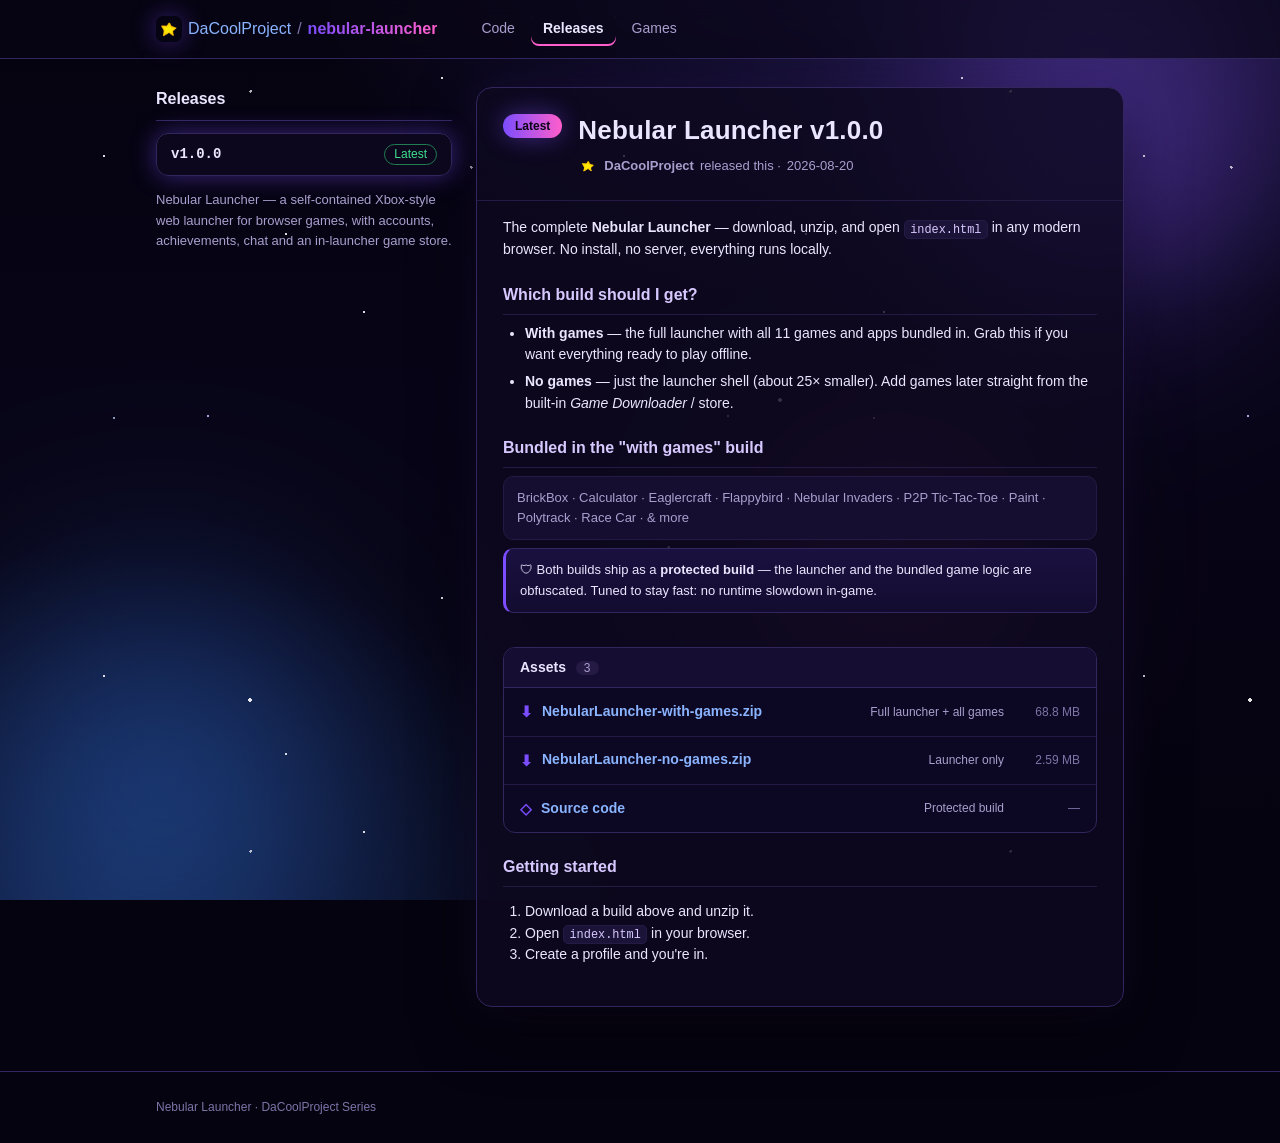
==== index.html @ 6e16f3d0 "Add files via upload" ====
<!DOCTYPE html>
<html lang="en" data-color-mode="dark">
<head>
    <meta charset="UTF-8">
    <meta name="viewport" content="width=device-width, initial-scale=1.0">
    <title>Nebular Launcher · Download</title>
    <link rel="icon" type="image/png" href="assets/icon.png">
    <link rel="stylesheet" href="styles.css">
</head>
<body>
    <!-- ── Galaxy backdrop ── -->
    <div class="sky" aria-hidden="true">
        <div class="stars stars-1"></div>
        <div class="stars stars-2"></div>
        <div class="stars stars-3"></div>
        <div class="nebula nebula-a"></div>
        <div class="nebula nebula-b"></div>
        <div class="nebula nebula-c"></div>
    </div>

    <!-- ── Top bar ── -->
    <header class="topbar">
        <div class="wrap topbar-inner">
            <a class="repo" href="#">
                <img class="repo-mark" src="assets/icon.png" alt="">
                <span class="repo-owner">DaCoolProject</span>
                <span class="repo-slash">/</span>
                <span class="repo-name">nebular-launcher</span>
            </a>
            <nav class="topbar-nav">
                <span class="tab">Code</span>
                <span class="tab active">Releases</span>
                <span class="tab">Games</span>
            </nav>
        </div>
    </header>

    <main class="wrap layout">
        <!-- ── Sidebar ── -->
        <aside class="side">
            <h2 class="side-title">Releases</h2>
            <a class="side-release active" href="#latest">
                <span class="side-tag">v1.0.0</span>
                <span class="side-latest">Latest</span>
            </a>
            <p class="side-meta">Nebular Launcher — a self-contained Xbox-style
            web launcher for browser games, with accounts, achievements, chat and
            an in-launcher game store.</p>
        </aside>

        <!-- ── Release body ── -->
        <section class="release" id="latest">
            <div class="release-head">
                <span class="badge-latest">Latest</span>
                <div class="release-titles">
                    <h1 class="release-title">Nebular Launcher v1.0.0</h1>
                    <p class="release-by">
                        <img class="ava" src="assets/icon.png" alt="">
                        <strong>DaCoolProject</strong> released this ·
                        <span id="rel-date">2026-08-20</span>
                    </p>
                </div>
            </div>

            <div class="markdown">
                <p>The complete <strong>Nebular Launcher</strong> — download, unzip,
                and open <code>index.html</code> in any modern browser. No install,
                no server, everything runs locally.</p>

                <h3>Which build should I get?</h3>
                <ul>
                    <li><strong>With games</strong> — the full launcher with all
                    11 games and apps bundled in. Grab this if you want everything
                    ready to play offline.</li>
                    <li><strong>No games</strong> — just the launcher shell (about
                    25× smaller). Add games later straight from the built-in
                    <em>Game Downloader</em> / store.</li>
                </ul>

                <h3>Bundled in the "with games" build</h3>
                <p class="games-line">BrickBox · Calculator · Eaglercraft ·
                Flappybird · Nebular Invaders · P2P Tic-Tac-Toe · Paint ·
                Polytrack · Race Car · &amp; more</p>

                <p class="protected-note">🛡 Both builds ship as a
                <strong>protected build</strong> — the launcher and the bundled
                game logic are obfuscated. Tuned to stay fast: no runtime
                slowdown in-game.</p>
            </div>

            <!-- ── Assets (GitHub-style) ── -->
            <div class="assets">
                <div class="assets-head">Assets <span class="count">3</span></div>
                <ul class="assets-list">
                    <li class="asset asset-primary">
                        <a class="asset-name" href="downloads/NebularLauncher-with-games.zip" download>
                            <span class="asset-ico">⬇</span>
                            NebularLauncher-with-games.zip
                        </a>
                        <span class="asset-note">Full launcher + all games</span>
                        <span class="asset-size">68.8 MB</span>
                    </li>
                    <li class="asset asset-primary">
                        <a class="asset-name" href="downloads/NebularLauncher-no-games.zip" download>
                            <span class="asset-ico">⬇</span>
                            NebularLauncher-no-games.zip
                        </a>
                        <span class="asset-note">Launcher only</span>
                        <span class="asset-size">2.59 MB</span>
                    </li>
                    <li class="asset">
                        <a class="asset-name" href="#latest">
                            <span class="asset-ico">◇</span>
                            Source code
                        </a>
                        <span class="asset-note">Protected build</span>
                        <span class="asset-size">—</span>
                    </li>
                </ul>
            </div>

            <div class="install">
                <h3>Getting started</h3>
                <ol>
                    <li>Download a build above and unzip it.</li>
                    <li>Open <code>index.html</code> in your browser.</li>
                    <li>Create a profile and you're in.</li>
                </ol>
            </div>
        </section>
    </main>

    <footer class="foot">
        <div class="wrap">Nebular Launcher · DaCoolProject Series</div>
    </footer>
</body>
</html>
---- styles.css ----
/* Nebular Launcher — download page · Galaxy theme (GitHub Releases layout) */
:root{
    --bg:#05030f; --bg-elev:#120b25; --bg-card:#0e0920cc;
    --border:#33265e; --border-mute:#241a44;
    --text:#eae6ff; --muted:#a99fce; --dim:#7d74a8;
    --link:#8ab4ff; --link-hover:#b9d1ff;
    --star:#ffffff;
    --grad-a:#7c4dff; --grad-b:#2f7bff; --grad-c:#ff5ecb;
    --green:#3fe08f; --green-dim:#1f7d54;
    --glow:0 0 24px rgba(124,77,255,.45);
    --radius:12px;
    --sans:-apple-system,BlinkMacSystemFont,"Segoe UI",Helvetica,Arial,sans-serif;
    --mono:ui-monospace,SFMono-Regular,"SF Mono",Menlo,Consolas,monospace;
}
*{box-sizing:border-box;}
html,body{margin:0;padding:0;}
body{
    background:var(--bg); color:var(--text); position:relative; min-height:100vh;
    font-family:var(--sans); font-size:14px; line-height:1.55;
    -webkit-font-smoothing:antialiased;
}
a{color:var(--link); text-decoration:none;}
a:hover{color:var(--link-hover); text-decoration:underline;}
code{
    font-family:var(--mono); font-size:.85em;
    background:#1b1338; color:#d9c9ff; padding:.15em .45em; border-radius:5px;
    border:1px solid var(--border-mute);
}
.wrap{max-width:1000px; margin:0 auto; padding:0 16px; position:relative; z-index:1;}

/* ── Galaxy backdrop ── */
.sky{position:fixed; inset:0; z-index:0; overflow:hidden;
     background:
        radial-gradient(1200px 700px at 78% -10%, #241a53 0%, transparent 60%),
        radial-gradient(1000px 800px at 8% 110%, #12234f 0%, transparent 55%),
        linear-gradient(180deg, #05030f 0%, #070417 45%, #05030f 100%);}
.nebula{position:absolute; border-radius:50%; filter:blur(70px); opacity:.5; mix-blend-mode:screen;}
.nebula-a{width:520px; height:520px; top:-120px; right:-80px;
          background:radial-gradient(circle, var(--grad-a), transparent 70%);}
.nebula-b{width:600px; height:600px; bottom:-180px; left:-140px;
          background:radial-gradient(circle, var(--grad-b), transparent 70%); opacity:.4;}
.nebula-c{width:380px; height:380px; top:40%; left:55%;
          background:radial-gradient(circle, var(--grad-c), transparent 70%); opacity:.28;}
/* Starfields via layered box-shadow dots, gently drifting */
.stars{position:absolute; inset:0; background-repeat:repeat;}
.stars-1{background-image:radial-gradient(1px 1px at 20% 30%, var(--star) 99%, transparent),
    radial-gradient(1px 1px at 70% 60%, var(--star) 99%, transparent),
    radial-gradient(1px 1px at 40% 80%, #cdbcff 99%, transparent),
    radial-gradient(1px 1px at 85% 15%, var(--star) 99%, transparent),
    radial-gradient(1px 1px at 55% 45%, var(--star) 99%, transparent);
    background-size:520px 520px; opacity:.85; animation:drift 140s linear infinite;}
.stars-2{background-image:radial-gradient(1.4px 1.4px at 15% 55%, #bcd4ff 99%, transparent),
    radial-gradient(1.4px 1.4px at 62% 22%, var(--star) 99%, transparent),
    radial-gradient(1.4px 1.4px at 88% 72%, #ffd7f4 99%, transparent),
    radial-gradient(1.4px 1.4px at 33% 12%, var(--star) 99%, transparent);
    background-size:760px 760px; opacity:.7; animation:drift 90s linear infinite reverse;}
.stars-3{background-image:radial-gradient(2px 2px at 25% 70%, #fff 99%, transparent),
    radial-gradient(2px 2px at 78% 40%, #e6d5ff 99%, transparent);
    background-size:1000px 1000px; opacity:.9; animation:twinkle 6s ease-in-out infinite;}
@keyframes drift{from{background-position:0 0;} to{background-position:520px 300px;}}
@keyframes twinkle{0%,100%{opacity:.35;} 50%{opacity:.95;}}
@media (prefers-reduced-motion:reduce){.stars{animation:none!important;}}

/* ── Top bar ── */
.topbar{border-bottom:1px solid var(--border); background:rgba(8,5,20,.65); backdrop-filter:blur(10px);
        position:sticky; top:0; z-index:5;}
.topbar-inner{display:flex; align-items:center; gap:24px; height:58px;}
.repo{display:flex; align-items:center; gap:6px; color:var(--text); font-size:16px;}
.repo:hover{text-decoration:none;}
.repo-mark{width:26px; height:26px; border-radius:7px; box-shadow:var(--glow);}
.repo-owner{color:var(--link);}
.repo-slash{color:var(--dim);}
.repo-name{font-weight:700; background:linear-gradient(90deg,var(--grad-a),var(--grad-c));
           -webkit-background-clip:text; background-clip:text; -webkit-text-fill-color:transparent;}
.topbar-nav{display:flex; gap:4px; margin-left:8px;}
.tab{padding:6px 12px; border-radius:8px; color:var(--muted); font-size:14px; cursor:default;}
.tab.active{color:var(--text); font-weight:600; box-shadow:inset 0 -2px 0 var(--grad-c);}

/* ── Layout ── */
.layout{display:grid; grid-template-columns:296px 1fr; gap:24px; padding-top:28px; padding-bottom:64px; align-items:start;}

/* ── Sidebar ── */
.side{position:sticky; top:82px;}
.side-title{font-size:16px; margin:0 0 12px; padding-bottom:8px; border-bottom:1px solid var(--border);}
.side-release{display:flex; align-items:center; gap:8px; padding:10px 14px;
    border:1px solid var(--border); border-radius:var(--radius);
    background:var(--bg-card); margin-bottom:14px; box-shadow:var(--glow);}
.side-release:hover{text-decoration:none; border-color:var(--grad-a);}
.side-tag{font-family:var(--mono); font-weight:700; color:var(--text);}
.side-latest{margin-left:auto; font-size:12px; color:var(--green);
    border:1px solid var(--green-dim); border-radius:2em; padding:0 9px; line-height:19px;}
.side-meta{color:var(--muted); font-size:13px; margin:0;}

/* ── Release card ── */
.release{border:1px solid var(--border); border-radius:16px; background:var(--bg-card);
    overflow:hidden; box-shadow:0 20px 60px rgba(0,0,0,.55), 0 0 40px rgba(124,77,255,.12);}
.release-head{display:flex; gap:16px; padding:22px 26px 10px;}
.badge-latest{height:24px; align-self:flex-start; margin-top:4px;
    font-size:12px; font-weight:700; color:#0a0616;
    background:linear-gradient(90deg,var(--grad-a),var(--grad-c));
    border-radius:2em; padding:0 12px; line-height:24px; white-space:nowrap; box-shadow:var(--glow);}
.release-title{font-size:26px; margin:0 0 6px; font-weight:700; letter-spacing:.2px;}
.release-by{display:flex; align-items:center; gap:6px; color:var(--muted); font-size:13px; margin:0;}
.ava{width:20px; height:20px; border-radius:50%;}

/* ── Markdown ── */
.markdown{padding:8px 26px 4px; border-top:1px solid var(--border-mute); margin-top:14px;}
.markdown h3{font-size:16px; margin:22px 0 8px; padding-bottom:6px; border-bottom:1px solid var(--border-mute); color:#d7c9ff;}
.markdown ul,.markdown ol{padding-left:22px; margin:8px 0;}
.markdown li{margin:5px 0;}
.markdown p{margin:8px 0;}
.games-line{color:var(--muted); font-size:13px; background:#150e30;
    border:1px solid var(--border-mute); border-radius:10px; padding:11px 13px;}
.protected-note{color:var(--text); font-size:13px;
    background:linear-gradient(180deg,#1a1140,#130c30);
    border:1px solid var(--border); border-left:3px solid var(--grad-a);
    border-radius:10px; padding:11px 14px;}

/* ── Assets ── */
.assets{margin:22px 26px; border:1px solid var(--border); border-radius:12px; overflow:hidden; background:#0c0722;}
.assets-head{background:#160d33; padding:9px 16px; font-weight:700; border-bottom:1px solid var(--border);}
.count{color:var(--muted); font-weight:400; background:#241a44; border-radius:2em; padding:0 8px; font-size:12px; margin-left:6px;}
.assets-list{list-style:none; margin:0; padding:0;}
.asset{display:flex; align-items:center; gap:12px; padding:12px 16px; border-top:1px solid var(--border-mute); transition:background .15s;}
.asset:first-child{border-top:none;}
.asset:hover{background:#160e35;}
.asset-name{display:flex; align-items:center; gap:9px; font-weight:600; flex:1; min-width:0;}
.asset-ico{color:var(--grad-a); font-size:15px;}
.asset-note{color:var(--muted); font-size:12px; white-space:nowrap;}
.asset-size{color:var(--dim); font-size:12px; font-variant-numeric:tabular-nums; min-width:64px; text-align:right;}
.asset-primary .asset-name{color:var(--link);}
.asset-primary:hover{box-shadow:inset 0 0 0 1px var(--border);}

/* ── Install ── */
.install{padding:0 26px 26px;}
.install h3{font-size:16px; margin:8px 0; padding-bottom:6px; border-bottom:1px solid var(--border-mute); color:#d7c9ff;}
.install ol{padding-left:22px;}

/* ── Footer ── */
.foot{border-top:1px solid var(--border); color:var(--dim); font-size:12px; padding:26px 0;}

/* ── Responsive ── */
@media (max-width:760px){
    .layout{grid-template-columns:1fr;}
    .side{position:static;}
    .topbar-nav{display:none;}
    .asset{flex-wrap:wrap;}
    .asset-size{min-width:0;}
}
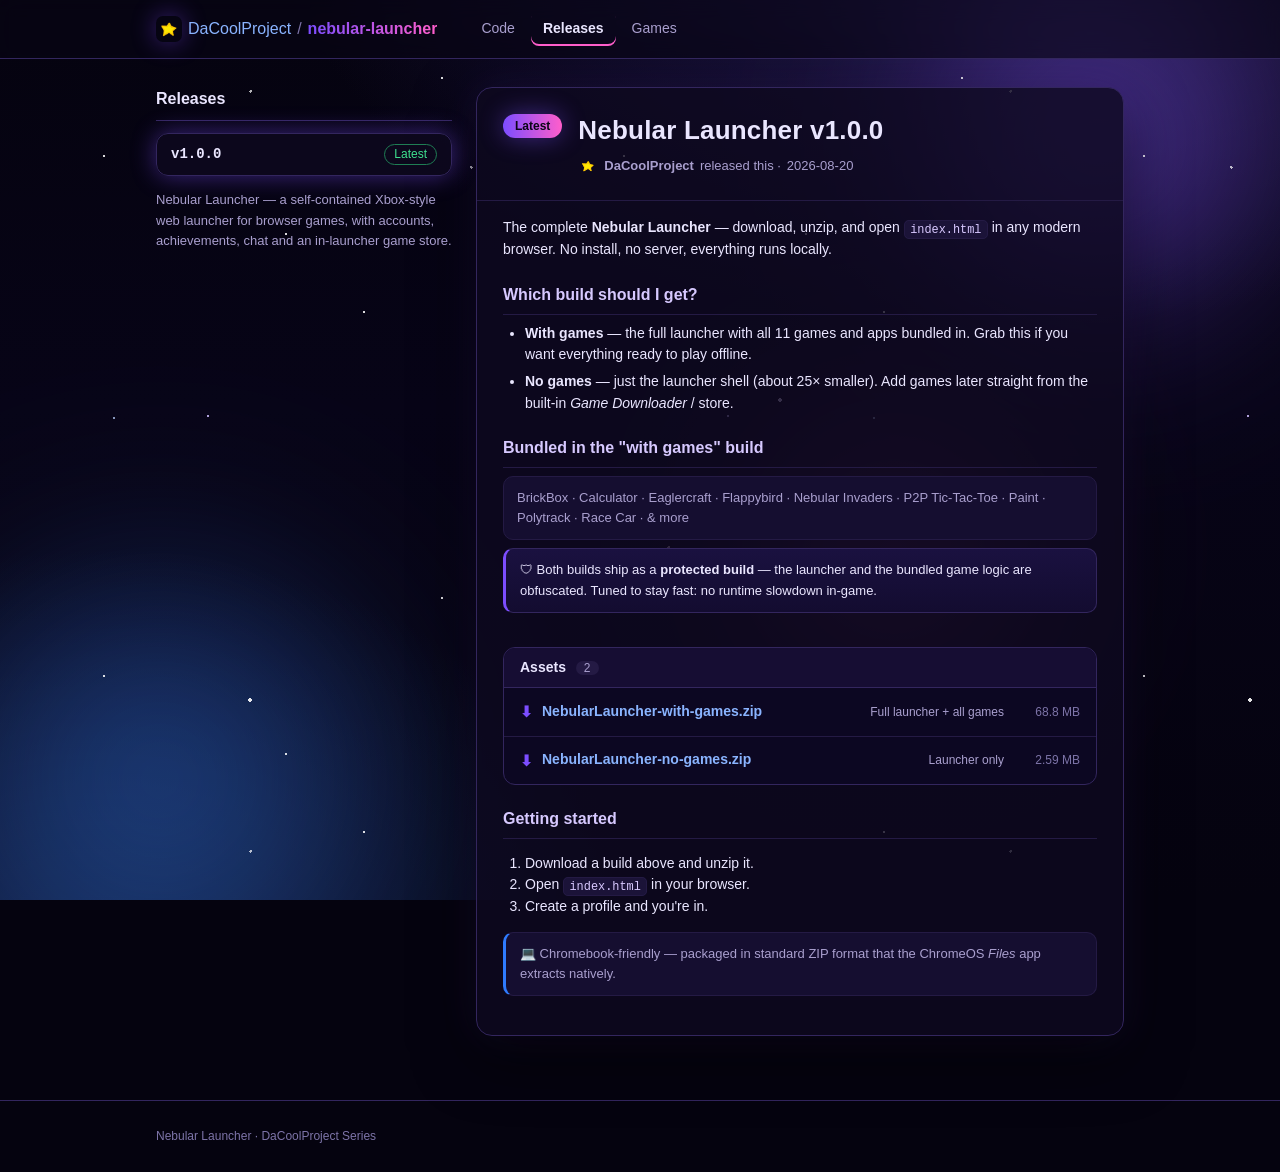
==== commit 958e3a4a: "Add files via upload" ====
--- a/index.html
+++ b/index.html
@@ -90,7 +90,7 @@
 
             <!-- ── Assets (GitHub-style) ── -->
             <div class="assets">
-                <div class="assets-head">Assets <span class="count">3</span></div>
+                <div class="assets-head">Assets <span class="count">2</span></div>
                 <ul class="assets-list">
                     <li class="asset asset-primary">
                         <a class="asset-name" href="downloads/NebularLauncher-with-games.zip" download>
@@ -108,14 +108,6 @@
                         <span class="asset-note">Launcher only</span>
                         <span class="asset-size">2.59 MB</span>
                     </li>
-                    <li class="asset">
-                        <a class="asset-name" href="#latest">
-                            <span class="asset-ico">◇</span>
-                            Source code
-                        </a>
-                        <span class="asset-note">Protected build</span>
-                        <span class="asset-size">—</span>
-                    </li>
                 </ul>
             </div>
 
@@ -126,6 +118,8 @@
                     <li>Open <code>index.html</code> in your browser.</li>
                     <li>Create a profile and you're in.</li>
                 </ol>
+                <p class="cros-note">💻 Chromebook-friendly — packaged in standard
+                ZIP format that the ChromeOS <em>Files</em> app extracts natively.</p>
             </div>
         </section>
     </main>
--- a/styles.css
+++ b/styles.css
@@ -135,6 +135,9 @@
 .install{padding:0 26px 26px;}
 .install h3{font-size:16px; margin:8px 0; padding-bottom:6px; border-bottom:1px solid var(--border-mute); color:#d7c9ff;}
 .install ol{padding-left:22px;}
+.cros-note{color:var(--muted); font-size:13px; background:#150e30;
+    border:1px solid var(--border-mute); border-left:3px solid var(--grad-b);
+    border-radius:10px; padding:11px 14px;}
 
 /* ── Footer ── */
 .foot{border-top:1px solid var(--border); color:var(--dim); font-size:12px; padding:26px 0;}
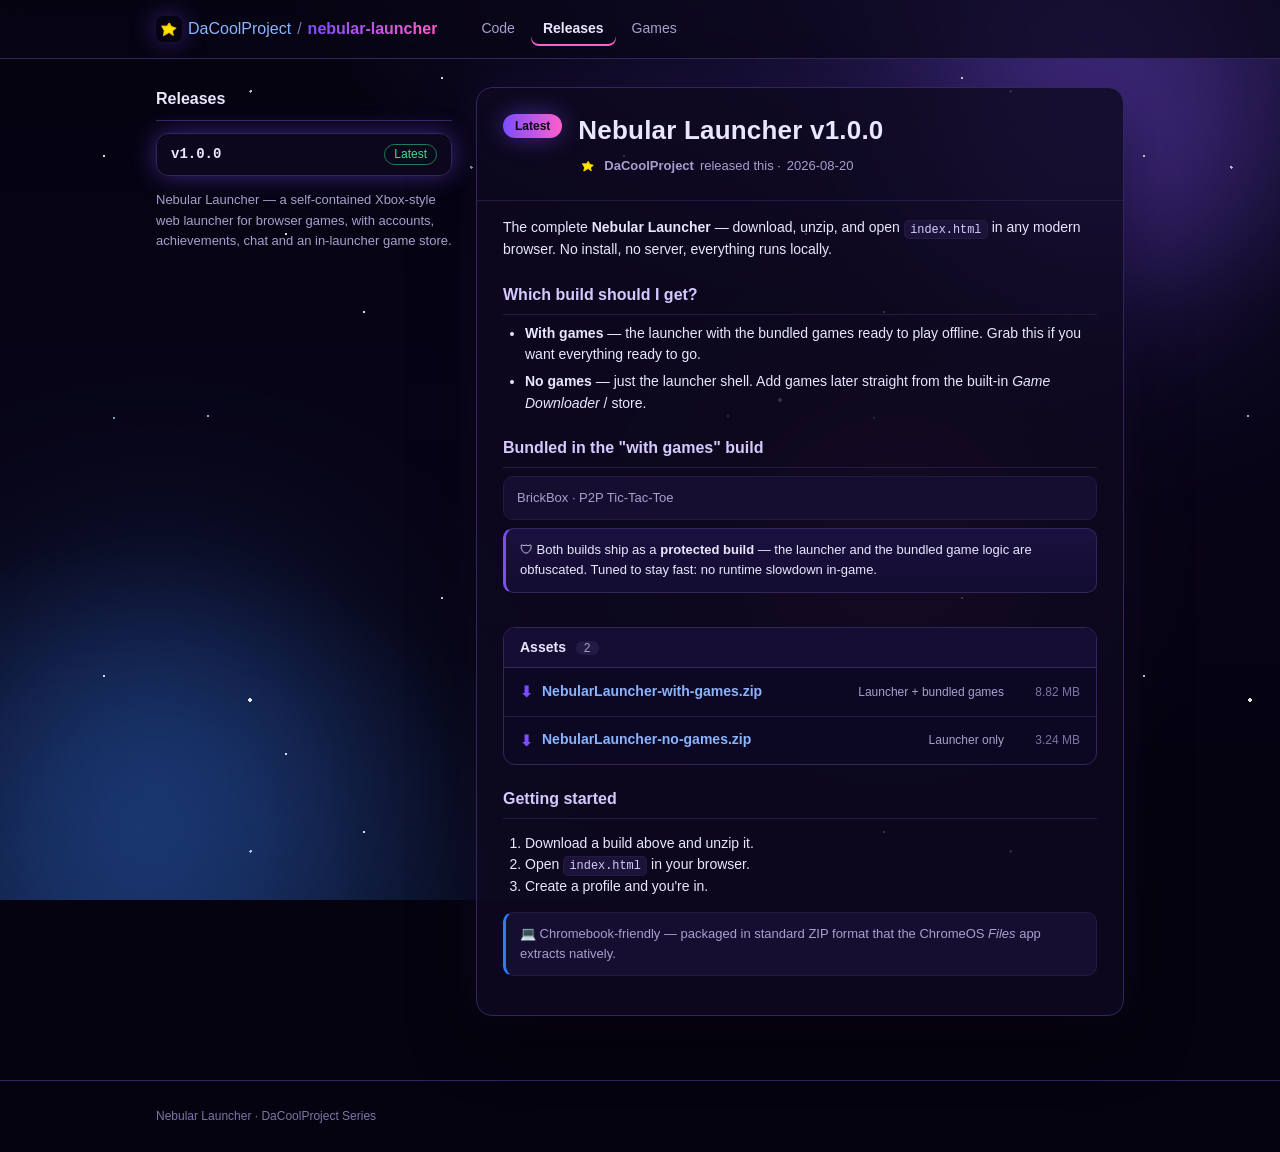
==== commit 3b0ca2d8: "Add files via upload" ====
--- a/index.html
+++ b/index.html
@@ -69,18 +69,16 @@
 
                 <h3>Which build should I get?</h3>
                 <ul>
-                    <li><strong>With games</strong> — the full launcher with all
-                    11 games and apps bundled in. Grab this if you want everything
-                    ready to play offline.</li>
-                    <li><strong>No games</strong> — just the launcher shell (about
-                    25× smaller). Add games later straight from the built-in
+                    <li><strong>With games</strong> — the launcher with the bundled
+                    games ready to play offline. Grab this if you want everything
+                    ready to go.</li>
+                    <li><strong>No games</strong> — just the launcher shell. Add
+                    games later straight from the built-in
                     <em>Game Downloader</em> / store.</li>
                 </ul>
 
                 <h3>Bundled in the "with games" build</h3>
-                <p class="games-line">BrickBox · Calculator · Eaglercraft ·
-                Flappybird · Nebular Invaders · P2P Tic-Tac-Toe · Paint ·
-                Polytrack · Race Car · &amp; more</p>
+                <p class="games-line">BrickBox · P2P Tic-Tac-Toe</p>
 
                 <p class="protected-note">🛡 Both builds ship as a
                 <strong>protected build</strong> — the launcher and the bundled
@@ -97,8 +95,8 @@
                             <span class="asset-ico">⬇</span>
                             NebularLauncher-with-games.zip
                         </a>
-                        <span class="asset-note">Full launcher + all games</span>
-                        <span class="asset-size">68.8 MB</span>
+                        <span class="asset-note">Launcher + bundled games</span>
+                        <span class="asset-size">8.82 MB</span>
                     </li>
                     <li class="asset asset-primary">
                         <a class="asset-name" href="downloads/NebularLauncher-no-games.zip" download>
@@ -106,7 +104,7 @@
                             NebularLauncher-no-games.zip
                         </a>
                         <span class="asset-note">Launcher only</span>
-                        <span class="asset-size">2.59 MB</span>
+                        <span class="asset-size">3.24 MB</span>
                     </li>
                 </ul>
             </div>
